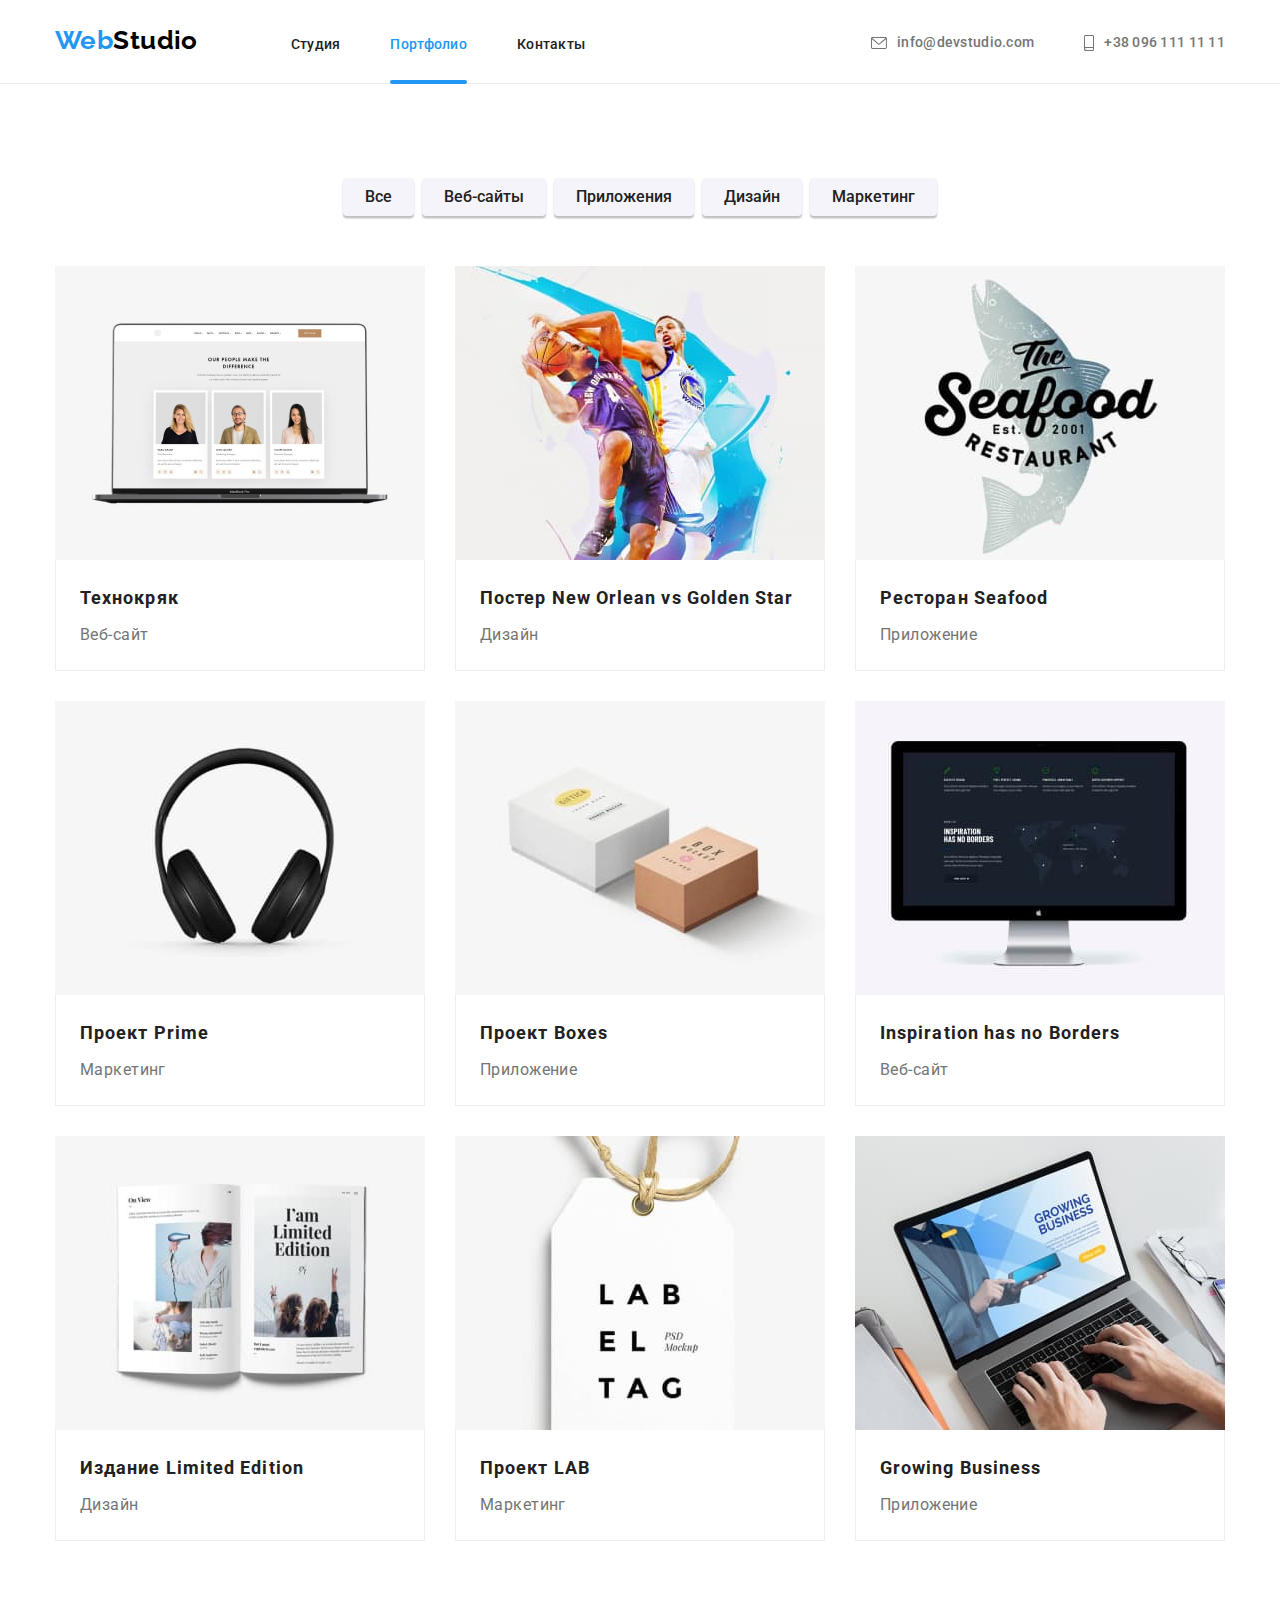
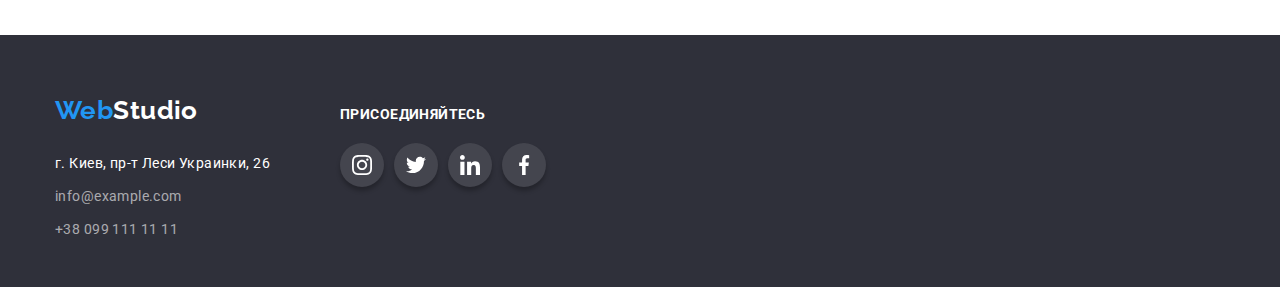
==== portfolio.html @ a3d7b8f5 "add files" ====
<!DOCTYPE html>
<html lang="en">

<head>
    <meta charset="UTF-8">
    <meta http-equiv="X-UA-Compatible" content="IE=edge">
    <meta name="viewport" content="width=device-width, initial-scale=1.0">
    <title>Портфолио</title>

    <!-- Сначала нормализатор -->
    <link rel="stylesheet"
        href="https://cdnjs.cloudflare.com/ajax/libs/modern-normalize/1.0.0/modern-normalize.min.css" />
    <!-- Потом стили -->

    <link rel="preconnect" href="https://fonts.googleapis.com">
    <link rel="preconnect" href="https://fonts.gstatic.com" crossorigin>
    <link
        href="https://fonts.googleapis.com/css2?family=Raleway:wght@700&family=Roboto:wght@400;500;700;900&display=swap"
        rel="stylesheet">
    <link rel="stylesheet" href="./css/styles.css">
</head>

<body class="body-page">
    <header class="head">
<!-- -- -- - -- - -- - -- - -Область навигации - -- - - -- -- - - -- - - - -->
        <div class="container headstyle">
            <nav class="container-nav">
                <a href="./index.html" class="logo"><span class="logostyle">Web</span>Studio</a>
                <ul class="site-nav cont-site">

                    <li class="list-nav"><a href="./index.html" class="link">Студия</a></li>
                    <li class="list-nav"><a href="./portfolio.html" class="link current">Портфолио</a></li>
                    <li class="list-nav"><a href="" class="link">Контакты</a></li>
                </ul>

            </nav>
            <ul class="contacts">
                <li class="contacts-item">
                    <a href="mailto:info@devstudio.com" class="contacts-link">
                        <svg width="16" height="12" class="icon-decoration">
                            <use href="./images/icons.svg#icon-envelope"></use>
                        </svg>
                        info@devstudio.com
                    </a>
                </li>
                <li class="contacts-item">
                    <a href="tel:+380961111111" class="contacts-link">
                        <svg width="10" height="16" class="icon-decoration">
                            <use href="./images/icons.svg#icon-smartphone"></use>
                        </svg>
                        +38 096 111 11 11
                    </a>

                </li>
            </ul>
        </div>
    </header>
    <main>

        <section class="prime">
            <div class="container content">
    <!-- --      --- ----  --- --- --- --- -- --- --- -- Фильтр--- --- -- ----->
                <h2 class="hidden-title">Фильтр</h2>
                
                    <ul class="filter">
                        <li class="item-btn"><button type="button" class="btn primary">Все</button></li>
                        <li class="item-btn"><button type="button" class="btn second">Веб-сайты</button></li>
                        <li class="item-btn"><button type="button" class="btn second">Приложения</button></li>
                        <li class="item-btn"><button type="button" class="btn second">Дизайн</button></li>
                        <li class="item-btn"><button type="button" class="btn second">Маркетинг</button></li>
                    </ul>
                
    <!-- --- --- --- -- -- ---- --- -- --- -- --- - Список работ -- -- -- -- -- - -->
                <h2 class="hidden-title">Список работ</h2>

                <ul class="work-list">
                    <li class="list-item">
                        <a href="" class="list-item-link">
                            <div class="pop-up-window">
                                <img src="./images/p_img1.jpg" alt="Техно кряка" class="image" width="370">
                                <p class="pop-up-text">
                                    Технокряк это современная площадка распространения коронавируса. Компании используют эту платформу для цифрового
                                    шпионажа и атак на защищённые сервера конкурентов.
                                </p>
                            </div>
                            <div class="description-card">
                                <h3 class="item-title">Технокряк</h3>
                                <p class="item">Веб-сайт</p>
                            </div>
                        </a>
                    </li>
                
                    <li class="list-item">
                        <a href="" class="list-item-link">
                            <div class="pop-up-window">
                                <img src="./images/p_img2.jpg" alt="Постер баскетбол" class="image" width="370">
                                <p class="pop-up-text">
                                    Технокряк это современная площадка распространения коронавируса. Компании используют эту платформу для цифрового
                                    шпионажа и атак на защищённые сервера конкурентов.
                                </p>
                            </div>
                            <div class="description-card">
                                <h3 class="item-title">Постер New Orlean vs Golden Star</h3>
                                <p class="item">Дизайн</p>
                            </div>
                
                        </a>
                    </li>
                
                    <li class="list-item">
                        <a href="" class="list-item-link">
                            <div class="pop-up-window">
                                <img src="./images/p_img3.jpg" alt="Ресторанчик" class="image" width="370">
                                <p class="pop-up-text">
                                    Технокряк это современная площадка распространения коронавируса. Компании используют эту платформу для цифрового
                                    шпионажа и атак на защищённые сервера конкурентов.
                                </p>
                            </div>
                            <div class="description-card">
                                <h3 class="item-title">Ресторан Seafood</h3>
                                <p class="item">Приложение</p>
                            </div>
                
                        </a>
                    </li>
                
                    <li class="list-item">
                        <a href="" class="list-item-link">
                            <div class="pop-up-window">
                                <img src="./images/p_img4.jpg" alt="Наушнички" class="image" width="370">
                                <p class="pop-up-text">
                                    Технокряк это современная площадка распространения коронавируса. Компании используют эту платформу для цифрового
                                    шпионажа и атак на защищённые сервера конкурентов.
                                </p>
                            </div>
                            <div class="description-card">
                                <h3 class="item-title">Проект Prime</h3>
                                <p class="item">Маркетинг</p>
                            </div>
                
                        </a>
                    </li>
                
                    <li class="list-item">
                        <a href="" class="list-item-link">
                            <div class="pop-up-window">
                                <img src="./images/p_img5.jpg" alt="Какие то коробки" class="image" width="370">
                                <p class="pop-up-text">
                                    Технокряк это современная площадка распространения коронавируса. Компании используют эту платформу для цифрового
                                    шпионажа и атак на защищённые сервера конкурентов.
                                </p>
                            </div>
                            <div class="description-card">
                                <h3 class="item-title">Проект Boxes</h3>
                                <p class="item">Приложение</p>
                            </div>
                
                        </a>
                    </li>
                
                    <li class="list-item">
                        <a href="" class="list-item-link">
                            <div class="pop-up-window">
                            <img src="./images/p_img6.jpg" alt="Мониторчик" class="image" width="370">
                                <p class="pop-up-text">
                                    Технокряк это современная площадка распространения коронавируса. Компании используют эту платформу для цифрового
                                    шпионажа и атак на защищённые сервера конкурентов.
                                </p>
                            </div>
                            <div class="description-card">
                                <h3 class="item-title">Inspiration has no Borders</h3>
                                <p class="item">Веб-сайт</p>
                            </div>
                
                        </a>
                    </li>
                
                    <li class="list-item">
                        <a href="" class="list-item-link">
                            <div class="pop-up-window">
                                <img src="./images/p_img7.jpg" alt="Журнальчик" class="image" width="370">
                                <p class="pop-up-text">
                                    Технокряк это современная площадка распространения коронавируса. Компании используют эту платформу для цифрового
                                    шпионажа и атак на защищённые сервера конкурентов.
                                </p>
                            </div>
                            <div class="description-card">
                                <h3 class="item-title">Издание Limited Edition</h3>
                                <p class="item">Дизайн</p>
                            </div>
                
                        </a>
                    </li>
                
                    <li class="list-item">
                        <a href="" class="list-item-link">
                            <div class="pop-up-window">
                                <img src="./images/p_img8.jpg" alt="Етикетка" class="image" width="370">
                                <p class="pop-up-text">
                                    Технокряк это современная площадка распространения коронавируса. Компании используют эту платформу для цифрового
                                    шпионажа и атак на защищённые сервера конкурентов.
                                </p>
                            </div>
                            <div class="description-card">
                                <h3 class="item-title">Проект LAB</h3>
                                <p class="item">Маркетинг</p>
                            </div>
                
                        </a>
                    </li>
                
                    <li class="list-item">
                        <a href="" class="list-item-link">
                            <div class="pop-up-window">
                                <img src="./images/p_img9.jpg" alt="Ноутбук" class="image" width="370">
                                <p class="pop-up-text">
                                    Технокряк это современная площадка распространения коронавируса. Компании используют эту платформу для цифрового
                                    шпионажа и атак на защищённые сервера конкурентов.
                                </p>
                            </div>
                            <div class="description-card">
                                <h3 class="item-title">Growing Business</h3>
                                <p class="item">Приложение</p>
                            </div>
                
                        </a>
                    </li>
                
                </ul>
            </div>
        </section>
    </main>
    <!--  -- - --  -- - -- - -- - -  - - - - -- --  FOOTER - -- - -- - - -- - - - - - --  -->
    <footer class="footer-section">
        <div class="container basement">
            <div class="logo-address">
                <a href="./index.html" class="foot-logo"><span class="footstyle">Web</span>Studio</a>
                <address class="address-text ident">г. Киев, пр-т Леси Украинки, 26
                    <ul class="list-ident">
                        <li class="ident"><a href="mailto:info@example.com" class="foot-link">info@example.com</a>
                        </li>
                        <li class="ident"><a href="tel:+380991111111" class="foot-link">+38 099 111 11 11</a></li>
                    </ul>
                </address>
            </div>
            <div class="social-link-list">
                <h2 class="social-link-head">ПРИСОЕДИНЯЙТЕСЬ</h2>
                <ul class="footer-social-list">
                    <li class="foot-social-item">
                        <a href="" class="instagram icon-link-footer">
                            <svg width="20" height="20" class="social-link-icon">
                                <use href="./images/icons.svg#icon-instagram"></use>
                            </svg>
                        </a>
                    </li>
                    <li class="foot-social-item">
                        <a href="" class="twitter icon-link-footer">
                            <svg width="20" height="20" class="social-link-icon">
                                <use href="./images/icons.svg#icon-twitter"></use>
                            </svg>
                        </a>
                    </li>
                    <li class="foot-social-item">
                        <a href="" class="linkedin icon-link-footer">
                            <svg width="20" height="20" class="social-link-icon">
                                <use href="./images/icons.svg#icon-linkedin"></use>
                            </svg>
                        </a>
                    </li>
                    <li class="foot-social-item">
                        <a href="" class="facebook icon-link-footer">
                            <svg width="20" height="20" class="social-link-icon">
                                <use href="./images/icons.svg#icon-facebook"></use>
                            </svg>
                        </a>
                    </li>
                </ul>
            </div>
    
    
        </div>
    </footer>
</body>

</html>
---- css/styles.css ----
/* боди #FFFFFF */
/* цвет основного текста #757575 */
/* цвет фона приветствия и футер #2F303A */
/* хедер #FFFFFF */
/* цвет  заголовков #212121 */
/* logo #2196F3  #000000 */
/* акцент #2196F3 */
/* почта и телефон rgba(255, 255, 255, 0.6) */
/* адрес и приветствие #FFFFFF */
/* команда фон #F5F4FA */
/* ___________________________ */
*,
*::before,
*::after {
  box-sizing: border-box;
}

h1,
h2,
h3,
h4,
h5,
h6,
p,
ul {
  margin: 0px;
  padding: 0px;
  /* list-style: none; */
}
ul {
  list-style: none;
}

.image {
  display: block;
}

:root {
  --primary-text-color: #757575;
  --title-text-color: #212121;
  --accent-color: #2196f3;
  --primary-bg-color: #ffffff;
  --head-foot-bgcolor: #2f303a;
  --btn-prime-color: #ffffff;
  --btn-second-color: #f5f4fa;
  --greeting-words-color: #ffffff;
  --icons-color: #afb1b8;
  --footer-icons: #ffffff;
}

body {
  background-color: var(--primary-bg-color);
  color: var(--primary-text-color);

  font-family: Roboto;
  font-weight: 400;
  letter-spacing: 0.03em;
  font-size: 14px;
  line-height: 1.71;

  /* max-width: 1600px; */
  margin: 0 auto;
}

a {
  text-decoration: none;
}

/* h3 {
  font-weight: 700;
  font-size: 14px;
} */

/* = = == = = == = == == header= = = == = == = = == = = */
.head {
  border-bottom: 1px solid #ececec;
}
.container {
  width: 1200px;
  margin: 0px auto;
  padding-left: 15px;
  padding-right: 15px;
}

.container.headstyle {
  display: flex;
  justify-content: space-between;
  align-items: center;
  align-items: baseline;
}
.container-nav {
  display: flex;
  justify-content: space-between;
  align-items: baseline;
}
.cont-site {
  display: flex;
  align-items: baseline;
}

.list-nav + .list-nav {
  margin-left: 50px;
}

/* = = = = == = = = == == логотип = = = == = == = = = = =*/
.logo {
  color: #000000;

  font-family: Raleway, sans-serif;
  font-weight: 700;
  font-size: 26px;
  line-height: 1.19;
  text-align: center;
  padding-top: 25px;
  padding-bottom: 25px;
  margin-right: 93px;

  transition: color 250ms cubic-bezier(0.4, 0, 0.2, 1);
}
.logo:focus,
.logo:hover {
  color: var(--accent-color);
}
.logostyle {
  color: var(--accent-color);
}
/* .logostyle:hover,
.logostyle:focus {
  color: #000000;
} */
/* = = = = == = == = = = == = навигация= = = == = = ==  */
.site-nav .link {
  color: var(--title-text-color);

  font-weight: 500;
  font-size: 14px;
  line-height: 1.14;
  letter-spacing: 0.02em;

  padding-top: 32px;
  padding-bottom: 32px;

  transition: color 250ms cubic-bezier(0.4, 0, 0.2, 1);
}
.site-nav .link:hover,
.site-nav .link:focus {
  color: var(--accent-color);
}
.link.current {
  position: relative;
  color: var(--accent-color);
}
.link.current::after {
  position: absolute;
  bottom: 0;
  left: 0;

  content: '';
  width: 100%;
  height: 4px;
  border-radius: 2px;

  background-color: var(--accent-color);
}
/* = = == = = == = = == контакты = = = = = = == = = = =*/
.contacts {
  display: flex;
  margin-left: auto;
}
.contacts-link {
  color: var(--primary-text-color);

  font-weight: 500;
  /* font-size: 14px; */
  line-height: 1.14;
  letter-spacing: 0.02em;

  padding-top: 32px;
  padding-bottom: 32px;
  display: flex;
  align-items: center;

  transition: color 250ms cubic-bezier(0.4, 0, 0.2, 1), fill 250ms cubic-bezier(0.4, 0, 0.2, 1);
}
.contacts-item + .contacts-item {
  margin-left: 50px;
}
.contacts-item {
  /* display: flex;
  align-items: center; */
  fill: var(--primary-text-color);
}
.icon-decoration {
  margin-right: 10px;
}
.contacts-link:focus,
.contacts-link:hover {
  color: var(--accent-color);
  fill: var(--accent-color);
}

/* = == = = == == = == = = = == = = == = = == = = == = = == = = == = = */
/* == = == =  = == = = == = = == Приветствие  == == == = == == = = */
.greeting {
  background-color: var(--head-foot-bgcolor);
  background-image: linear-gradient(to left, rgba(47, 48, 58, 0.4), rgba(47, 48, 58, 0.4)),
    url('../images/overlay-background.jpg');

    max-width: 1600px;
  text-align: center;
  padding: 200px 0;
  margin: 0 auto;
}
.greet-box.container {
  color: var(--btn-prime-color);
  display: inline-block;
  text-align: center;
}
.greeting-title {
  color: var(--greeting-words-color);

  font-weight: 900;
  font-size: 44px;
  line-height: 1.36;

  letter-spacing: 0.06em;
  text-transform: uppercase;
  width: 696px;
  margin-left: auto;
  margin-right: auto;
}
.primary.button {
  color: var(--btn-prime-color);
  background-color: var(--accent-color);

  font-family: inherit;
  font-weight: 700;
  font-size: 16px;
  line-height: 1.88;
  letter-spacing: 0.06em;

  margin-top: 30px;

  padding: 10px 32px;
  min-width: 200px;
  border: 1px solid transparent;
  border-radius: 4px;
  box-shadow: 0px 4px 4px rgba(0, 0, 0, 0.15);

  transition: background-color 250ms cubic-bezier(0.4, 0, 0.2, 1);
}
.primary.button:hover,
.primary.button:focus {
  background-color: #188CE8;
}
/* = = == = = = == = = =Список преимуществ = = = = == = == */
.features {
  padding-bottom: 47px;
  padding-top: 95px;
}
.features-item {
  width: 270px;
}
.features-title {
  color: var(--title-text-color);

  font-weight: 700;
  font-size: 14px;
  line-height: 1.14;
  margin-bottom: 10px;
  text-transform: uppercase;
}
.features-list {
  display: flex;
  /* align-items: baseline; */
}
.features-item + .features-item {
  margin-left: 30px;
}
.features-icons {
  display: flex;
  align-items: center;
  justify-content: center;
  height: 120px;
  margin-bottom: 30px;

  background-color: #f5f4fa;
}
.features-icon-decoration {
  margin: 0;
}
/*  - - -- - - - -- - -- - - - чем заняты  - -- - - - - - - - --- */
.work {
  padding-bottom: 94px;
  padding-top: 47px;
}
.examples-work-title {
  color: var(--title-text-color);

  font-weight: 700;
  font-size: 36px;
  line-height: 1.16;
  text-align: center;
  text-transform: uppercase;
}
.examples-list {
  display: flex;
  margin-top: 50px;
}
.examples-item {
  position: relative;
  width: 370px;
}
.examples-item + .examples-item {
  margin-left: 30px;
}
.examples-description {
  position: absolute;
  bottom: 0;
  left: 0;
  /* font-family: Roboto;
  font-style: normal; */
  font-weight: 700;
  font-size: 14px;
  line-height: 1.14;
  text-align: center;
  text-transform: uppercase;
  /* letter-spacing: 0.03em; */
  width: 100%;
  height: 70px;
  padding: 27px 0;

  color: #ffffff;
  background-color: rgba(47, 48, 58, 0.8);
}
/* = == == = = =Команда молодости нашей = = == = = == = = =*/
.team-list {
  padding-top: 94px;
  padding-bottom: 94px;
  background-color: #f5f4fa;
}

.profile .name {
  color: var(--title-text-color);

  font-weight: 500;
  font-size: 16px;
  line-height: 1.19;
}
.profile .profession {
  font-size: 16px;
  line-height: 1.19;
}
.profile .profile-description {
  padding-top: 30px;
  padding-bottom: 30px;
  text-align: center;
}

.team-title {
  color: var(--title-text-color);
  font-weight: 700;
  font-size: 36px;
  line-height: 1.16;
  text-align: center;
  
}
.profile {
  display: flex;
  margin-top: 50px;
}
.team-item + .team-item {
  margin-left: 30px;
}
.team-item {
  background-color: #ffffff;

  width: 270px;
  text-align: center;
  box-shadow: 0px 1px 3px rgba(0, 0, 0, 0.12), 0px 1px 1px rgba(0, 0, 0, 0.14),
    0px 2px 1px rgba(0, 0, 0, 0.2);
  border-radius: 0px 0px 4px 4px;
}
.profession {
  margin-top: 10px;
}
.social-network {
  display: flex;
  justify-content: center;
  margin-top: 16px;
}
.icon-link {
  display: inline-flex;
  width: 44px;
  height: 44px;
  fill: var(--icons-color);

  border: 1px solid transparent;
  border-radius: 50%;
  /* box-shadow: 0px 4px 4px rgba(0, 0, 0, 0.25); */

  overflow: hidden;
  align-items: center;
  justify-content: center;

  transition: background-color 250ms cubic-bezier(0.4, 0, 0.2, 1),
    fill 250ms cubic-bezier(0.4, 0, 0.2, 1);
}
.icon-link-item + .icon-link-item {
  margin-left: 10px;
}
.icon-link:hover,
.icon-link:focus {
  background-color: var(--accent-color);
  fill: var(--btn-prime-color);
}

/* .social-link-icon:hover,
.social-link-icon:focus {
  fill: var(--btn-prime-color);
} */

/* --- -- --  -- -- - - -- - -- - - - -- - - -- - - - - */
/*-- - -- -- - -- - наши клиенты- -- -- -- - -- - -- */
.clients {
  padding-top: 94px;
  padding-bottom: 94px;
}
.clients-group {
  display: block;
  width: 1200px;
  padding-left: 15px;
  padding-right: 15px;
  margin-left: auto;
  margin-right: auto;
}
.clients-title {
  color: var(--title-text-color);

  font-weight: 700;
  font-size: 36px;
  line-height: 1.16;
  text-align: center;
  /* letter-spacing: 0.03em; */
}
.clients-list {
  display: flex;
  flex-wrap: wrap;
  margin-top: 50px;
}
.clients .clients-item {
  width: 170px;
  height: 92px;
  display: flex;
}
.clients-item + .clients-item {
  margin-left: 30px;
}
.clients-link {
  display: flex;
  width: inherit;
  align-items: center;
  justify-content: center;

  fill: var(--icons-color);
  border: 1px solid var(--icons-color);
  border-radius: 4px;

  transition: border 250ms cubic-bezier(0.4, 0, 0.2, 1), 
  fill 250ms cubic-bezier(0.4, 0, 0.2, 1);
}
.clients-link:focus,
.clients-link:hover {
  fill: var(--accent-color);
  border: 1px solid var(--accent-color);
}
.clients-link-icon {
  width: 106px;
  height: 60px;
}

/* - -- -- - ---- - - -- - Футер - - -- -- -- -- */


.basement {
  display: flex;
  align-items: baseline;
}
}
.logo-address {
  display: flex;
  flex-direction: column;
}

.footer-section {
  background-color: var(--head-foot-bgcolor);
  /* padding-top: 60px;
  padding-bottom: 60px; */
}
.foot-logo {
  color: #ffffff;

  font-family: Raleway;
  font-weight: 700;
  font-size: 26px;
  line-height: 1, 19;
}
.footstyle {
  color: #2196f3;
}
.address-text {
  color: #ffffff;

  font-style: normal;
  font-weight: 400;
  line-height: 1.71;

  display: flex;
  flex-direction: column;
  margin-top: 20px;
}
.list-ident {
  margin-top: 9px;
}
.ident + .ident {
  margin-top: 9px;
}
.address-text.ident {
  margin-top: 20px;
}
.footer-section .foot-link {
  color: rgba(255, 255, 255, 0.6);
  margin-top: 9px;
  line-height: 1.71;

  transition: color 250ms cubic-bezier(0.4, 0, 0.2, 1);
}
.footer-section .foot-link:hover,
.footer-section .foot-link:focus {
  color: var(--accent-color);
}
.social-link-list {
  margin-left: 70px;
  margin-bottom: 100px;
  margin-top: 72px;
}
.social-link-head {
  color: #ffffff;
  font-weight: 700;
  font-size: 14px;
  line-height: 1.14;

  text-transform: uppercase;
}
.icon-link-footer {
  display: inline-flex;
  width: 44px;
  height: 44px;

  fill: var(--footer-icons);
  background-color: rgba(255, 255, 255, 0.1);

  border: 1px solid transparent;
  border-radius: 50%;
  box-shadow: 0px 4px 4px rgba(0, 0, 0, 0.25);

  overflow: hidden;
  align-items: center;
  justify-content: center;

  transition: background-color 250ms cubic-bezier(0.4, 0, 0.2, 1);
}
.footer-social-list {
  display: flex;
  margin-top: 20px;
}
.foot-social-item + .foot-social-item {
  margin-left: 10px;
}

.icon-link-footer:hover,
.icon-link-footer:focus {
  background-color: var(--accent-color);
}
/* - -- - - -- - -- -- - -Страница портфолио - - -- -- -- - -*/
/*- -- - -- - --  контент main - - ---- -- -- - -- - -- -- -- */
.prime {
  
  padding: 94px 0;
}

.filter .btn.primary {
  color: var(--title-text-color);

  font-family: inherit;
  font-weight: 500;
  font-size: 16px;
  line-height: 1.62;
  padding: 6px 22px;
  margin: 0;

  transition: color 250ms cubic-bezier(0.4, 0, 0.2, 1),
    background-color 250ms cubic-bezier(0.4, 0, 0.2, 1);
}
.filter .btn.second {
  color: var(--title-text-color);
  padding: 6px 22px;
  margin: 0;
  font-weight: 500;
  font-size: 16px;
  line-height: 1.62;

  transition: color 250ms cubic-bezier(0.4, 0, 0.2, 1),
    background-color 250ms cubic-bezier(0.4, 0, 0.2, 1);
}
.filter .btn.primary:hover,
.filter .btn.primary:focus {
  color: var(--btn-prime-color);
  background-color: var(--accent-color);
}
.filter .btn.second:hover,
.filter .btn.second:focus {
  color: var(--btn-prime-color);
  background-color: var(--accent-color);
}
/* ---- ---- --- --- Список работ -- - -- -- --  */
.work-list .item-title {
  color: var(--title-text-color);

  font-weight: 700;
  font-size: 18px;
  line-height: 2;
  letter-spacing: 0.06em;
}
.work-list .item {
  color: var(--primary-text-color);

  font-size: 16px;
  line-height: 1.87;
}

.filter {
  display: flex;
  justify-content: center;
  margin-bottom: 50px;
}
.item-btn + .item-btn {
  margin-left: 8px;
}
.btn {
  background-color: #f5f4fa;
  border: 1px transparent;

  box-shadow: 0px 3px 1px rgba(0, 0, 0, 0.1), 0px 1px 2px rgba(0, 0, 0, 0.08),
    0px 2px 2px rgba(0, 0, 0, 0.12);
  border-radius: 4px;
}
.work-list {
  display: flex;
  flex-wrap: wrap;
}
.list-item {
  flex-basis: calc((100% - 90px) / 3);
  display: flex;
}
.list-item:not(:nth-child(3n)) {
  margin-right: 30px;
}
.list-item:not(:nth-last-child(-n + 3)) {
  margin-bottom: 30px;
}
.list-item-link {
  transition: box-shadow 250ms cubic-bezier(0.4, 0, 0.2, 1);
}
.list-item-link:focus,
.list-item-link:hover {
  box-shadow: 0px 1px 1px rgba(0, 0, 0, 0.12), 0px 4px 4px rgba(0, 0, 0, 0.06),
    1px 4px 6px rgba(0, 0, 0, 0.16);
}
.description-card {
  padding: 20px 24px;
  border: 1px solid #eeeeee;
  border-top: 0px;
}
.item-title {
  margin-bottom: 4px;
}
.pop-up-window {
  position: relative;

  overflow: hidden;
}

.pop-up-text {
  position: absolute;
  top: 0;
  left: 0;
  transform: translate(0, 100%);

  font-size: 18px;
  line-height: 1.56;
  padding: 63px 24px;

  text-align: center;
  width: 100%;
  height: 100%;
  background-color: rgba(33, 150, 243, 0.9);

  transition: transform 250ms cubic-bezier(0.4, 0, 0.2, 1);
}

.list-item-link:focus .pop-up-text,
.list-item-link:hover .pop-up-text {
  transform: translate(0);
  color: #ffffff;
}

/*--- -- - -- --- -- - скрываем заголовки -- -- -- -*/
.hidden-title {
  position: absolute;
  width: 1px;
  height: 1px;
  margin: -1px;
  border: 0;
  padding: 0;

  white-space: nowrap;
  clip-path: inset(100%);
  clip: rect(0 0 0 0);
  overflow: hidden;
}
/* - - -- -- - - -- -- MODAL WINDOW- - - - -- - - - -- - - */
.backdrop {
  position: fixed;
  top: 0;
  left: 0;
  width: 100%;
  height: 100%;
  background: rgba(0, 0, 0, 0.2);
  opacity: 1;
  pointer-events: none;
  transition: opacity 250ms cubic-bezier(0.4, 0, 0.2, 1);
}
.backdrop.is-hidden {
  opacity: 0;
  pointer-events: none;
}
.modal {
  background: #ffffff;
  box-shadow: 0px 1px 3px rgba(0, 0, 0, 0.12), 0px 1px 1px rgba(0, 0, 0, 0.14),
    0px 2px 1px rgba(0, 0, 0, 0.2);
  border-radius: 4px;

  width: 528px;
  height: 581px;

  position: absolute;
  top: 50%;
  left: 50%;

  transform: translate(-50%, -50%);
}

.btn-close {
  width: 30px;
  height: 30px;
  position: absolute;
  top: 8px;
  right: 8px;

  display: flex;
  background-color: inherit;

  border: 1px solid rgba(0, 0, 0, 0.1);
  border-radius: 50%;
}
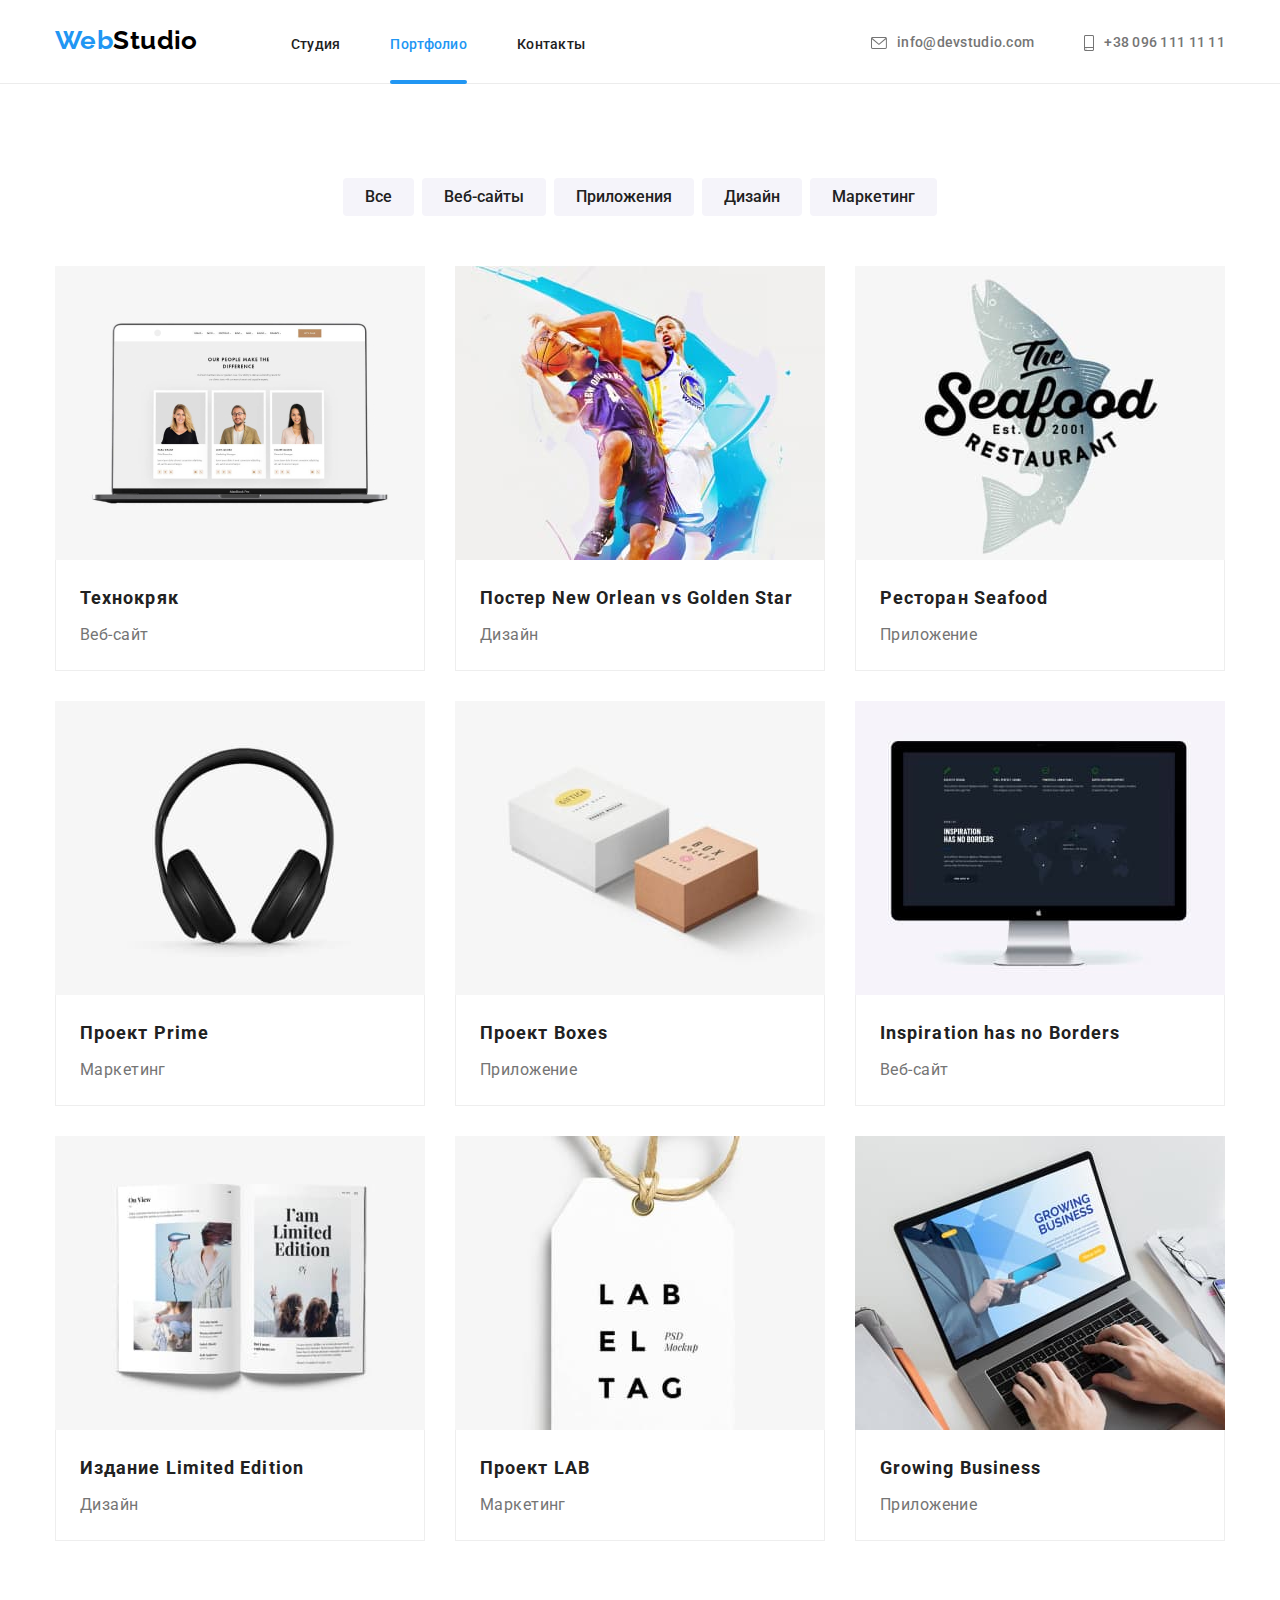
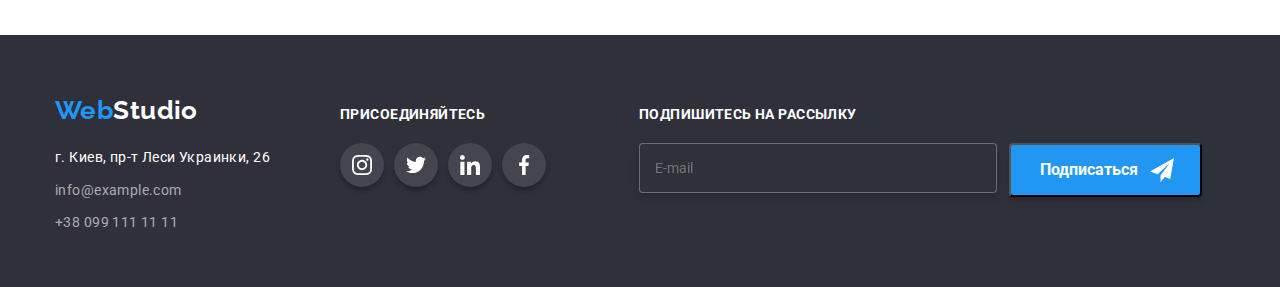
==== commit 2ce45166: "Update portfolio.html" ====
--- a/portfolio.html
+++ b/portfolio.html
@@ -22,7 +22,7 @@
 
 <body class="body-page">
     <header class="head">
-<!-- -- -- - -- - -- - -- - -Область навигации - -- - - -- -- - - -- - - - -->
+        <!-- -- -- - -- - -- - -- - -Область навигации - -- - - -- -- - - -- - - - -->
         <div class="container headstyle">
             <nav class="container-nav">
                 <a href="./index.html" class="logo"><span class="logostyle">Web</span>Studio</a>
@@ -59,18 +59,18 @@
 
         <section class="prime">
             <div class="container content">
-    <!-- --      --- ----  --- --- --- --- -- --- --- -- Фильтр--- --- -- ----->
+                <!-- --      --- ----  --- --- --- --- -- --- --- -- Фильтр--- --- -- ----->
                 <h2 class="hidden-title">Фильтр</h2>
-                
-                    <ul class="filter">
-                        <li class="item-btn"><button type="button" class="btn primary">Все</button></li>
-                        <li class="item-btn"><button type="button" class="btn second">Веб-сайты</button></li>
-                        <li class="item-btn"><button type="button" class="btn second">Приложения</button></li>
-                        <li class="item-btn"><button type="button" class="btn second">Дизайн</button></li>
-                        <li class="item-btn"><button type="button" class="btn second">Маркетинг</button></li>
-                    </ul>
-                
-    <!-- --- --- --- -- -- ---- --- -- --- -- --- - Список работ -- -- -- -- -- - -->
+
+                <ul class="filter">
+                    <li class="item-btn"><button type="button" class="btn primary">Все</button></li>
+                    <li class="item-btn"><button type="button" class="btn second">Веб-сайты</button></li>
+                    <li class="item-btn"><button type="button" class="btn second">Приложения</button></li>
+                    <li class="item-btn"><button type="button" class="btn second">Дизайн</button></li>
+                    <li class="item-btn"><button type="button" class="btn second">Маркетинг</button></li>
+                </ul>
+
+                <!-- --- --- --- -- -- ---- --- -- --- -- --- - Список работ -- -- -- -- -- - -->
                 <h2 class="hidden-title">Список работ</h2>
 
                 <ul class="work-list">
@@ -79,7 +79,8 @@
                             <div class="pop-up-window">
                                 <img src="./images/p_img1.jpg" alt="Техно кряка" class="image" width="370">
                                 <p class="pop-up-text">
-                                    Технокряк это современная площадка распространения коронавируса. Компании используют эту платформу для цифрового
+                                    Технокряк это современная площадка распространения коронавируса. Компании используют
+                                    эту платформу для цифрового
                                     шпионажа и атак на защищённые сервера конкурентов.
                                 </p>
                             </div>
@@ -89,13 +90,14 @@
                             </div>
                         </a>
                     </li>
-                
+
                     <li class="list-item">
                         <a href="" class="list-item-link">
                             <div class="pop-up-window">
                                 <img src="./images/p_img2.jpg" alt="Постер баскетбол" class="image" width="370">
                                 <p class="pop-up-text">
-                                    Технокряк это современная площадка распространения коронавируса. Компании используют эту платформу для цифрового
+                                    Технокряк это современная площадка распространения коронавируса. Компании используют
+                                    эту платформу для цифрового
                                     шпионажа и атак на защищённые сервера конкурентов.
                                 </p>
                             </div>
@@ -103,16 +105,17 @@
                                 <h3 class="item-title">Постер New Orlean vs Golden Star</h3>
                                 <p class="item">Дизайн</p>
                             </div>
-                
-                        </a>
-                    </li>
-                
+
+                        </a>
+                    </li>
+
                     <li class="list-item">
                         <a href="" class="list-item-link">
                             <div class="pop-up-window">
                                 <img src="./images/p_img3.jpg" alt="Ресторанчик" class="image" width="370">
                                 <p class="pop-up-text">
-                                    Технокряк это современная площадка распространения коронавируса. Компании используют эту платформу для цифрового
+                                    Технокряк это современная площадка распространения коронавируса. Компании используют
+                                    эту платформу для цифрового
                                     шпионажа и атак на защищённые сервера конкурентов.
                                 </p>
                             </div>
@@ -120,16 +123,17 @@
                                 <h3 class="item-title">Ресторан Seafood</h3>
                                 <p class="item">Приложение</p>
                             </div>
-                
-                        </a>
-                    </li>
-                
+
+                        </a>
+                    </li>
+
                     <li class="list-item">
                         <a href="" class="list-item-link">
                             <div class="pop-up-window">
                                 <img src="./images/p_img4.jpg" alt="Наушнички" class="image" width="370">
                                 <p class="pop-up-text">
-                                    Технокряк это современная площадка распространения коронавируса. Компании используют эту платформу для цифрового
+                                    Технокряк это современная площадка распространения коронавируса. Компании используют
+                                    эту платформу для цифрового
                                     шпионажа и атак на защищённые сервера конкурентов.
                                 </p>
                             </div>
@@ -137,16 +141,17 @@
                                 <h3 class="item-title">Проект Prime</h3>
                                 <p class="item">Маркетинг</p>
                             </div>
-                
-                        </a>
-                    </li>
-                
+
+                        </a>
+                    </li>
+
                     <li class="list-item">
                         <a href="" class="list-item-link">
                             <div class="pop-up-window">
                                 <img src="./images/p_img5.jpg" alt="Какие то коробки" class="image" width="370">
                                 <p class="pop-up-text">
-                                    Технокряк это современная площадка распространения коронавируса. Компании используют эту платформу для цифрового
+                                    Технокряк это современная площадка распространения коронавируса. Компании используют
+                                    эту платформу для цифрового
                                     шпионажа и атак на защищённые сервера конкурентов.
                                 </p>
                             </div>
@@ -154,16 +159,17 @@
                                 <h3 class="item-title">Проект Boxes</h3>
                                 <p class="item">Приложение</p>
                             </div>
-                
-                        </a>
-                    </li>
-                
-                    <li class="list-item">
-                        <a href="" class="list-item-link">
-                            <div class="pop-up-window">
-                            <img src="./images/p_img6.jpg" alt="Мониторчик" class="image" width="370">
-                                <p class="pop-up-text">
-                                    Технокряк это современная площадка распространения коронавируса. Компании используют эту платформу для цифрового
+
+                        </a>
+                    </li>
+
+                    <li class="list-item">
+                        <a href="" class="list-item-link">
+                            <div class="pop-up-window">
+                                <img src="./images/p_img6.jpg" alt="Мониторчик" class="image" width="370">
+                                <p class="pop-up-text">
+                                    Технокряк это современная площадка распространения коронавируса. Компании используют
+                                    эту платформу для цифрового
                                     шпионажа и атак на защищённые сервера конкурентов.
                                 </p>
                             </div>
@@ -171,16 +177,17 @@
                                 <h3 class="item-title">Inspiration has no Borders</h3>
                                 <p class="item">Веб-сайт</p>
                             </div>
-                
-                        </a>
-                    </li>
-                
+
+                        </a>
+                    </li>
+
                     <li class="list-item">
                         <a href="" class="list-item-link">
                             <div class="pop-up-window">
                                 <img src="./images/p_img7.jpg" alt="Журнальчик" class="image" width="370">
                                 <p class="pop-up-text">
-                                    Технокряк это современная площадка распространения коронавируса. Компании используют эту платформу для цифрового
+                                    Технокряк это современная площадка распространения коронавируса. Компании используют
+                                    эту платформу для цифрового
                                     шпионажа и атак на защищённые сервера конкурентов.
                                 </p>
                             </div>
@@ -188,16 +195,17 @@
                                 <h3 class="item-title">Издание Limited Edition</h3>
                                 <p class="item">Дизайн</p>
                             </div>
-                
-                        </a>
-                    </li>
-                
+
+                        </a>
+                    </li>
+
                     <li class="list-item">
                         <a href="" class="list-item-link">
                             <div class="pop-up-window">
                                 <img src="./images/p_img8.jpg" alt="Етикетка" class="image" width="370">
                                 <p class="pop-up-text">
-                                    Технокряк это современная площадка распространения коронавируса. Компании используют эту платформу для цифрового
+                                    Технокряк это современная площадка распространения коронавируса. Компании используют
+                                    эту платформу для цифрового
                                     шпионажа и атак на защищённые сервера конкурентов.
                                 </p>
                             </div>
@@ -205,16 +213,17 @@
                                 <h3 class="item-title">Проект LAB</h3>
                                 <p class="item">Маркетинг</p>
                             </div>
-                
-                        </a>
-                    </li>
-                
+
+                        </a>
+                    </li>
+
                     <li class="list-item">
                         <a href="" class="list-item-link">
                             <div class="pop-up-window">
                                 <img src="./images/p_img9.jpg" alt="Ноутбук" class="image" width="370">
                                 <p class="pop-up-text">
-                                    Технокряк это современная площадка распространения коронавируса. Компании используют эту платформу для цифрового
+                                    Технокряк это современная площадка распространения коронавируса. Компании используют
+                                    эту платформу для цифрового
                                     шпионажа и атак на защищённые сервера конкурентов.
                                 </p>
                             </div>
@@ -222,10 +231,10 @@
                                 <h3 class="item-title">Growing Business</h3>
                                 <p class="item">Приложение</p>
                             </div>
-                
-                        </a>
-                    </li>
-                
+
+                        </a>
+                    </li>
+
                 </ul>
             </div>
         </section>
@@ -276,8 +285,21 @@
                     </li>
                 </ul>
             </div>
-    
-    
+            <div class="form-container">
+                <span class="form-container-head">Подпишитесь на рассылку</span>
+                <form class="join-form">
+                    <label for="write-email">
+                    </label>
+                    <input type="email" name="mail-name" id="write-email" class="email-box" placeholder="E-mail">
+                    <div class="button-submit-box">
+                        <button type="submit" class="submit-btn">Подписаться</button>
+                        <svg class="submit-icon-send">
+                            <use href="./images/icons.svg#icon-send"></use>
+                        </svg>
+                    </div>
+                </form>
+            </div>
+
         </div>
     </footer>
 </body>
--- a/css/styles.css
+++ b/css/styles.css
@@ -52,7 +52,7 @@
   background-color: var(--primary-bg-color);
   color: var(--primary-text-color);
 
-  font-family: Roboto;
+  font-family: Roboto, sans-serif;
   font-weight: 400;
   letter-spacing: 0.03em;
   font-size: 14px;
@@ -206,7 +206,7 @@
   background-image: linear-gradient(to left, rgba(47, 48, 58, 0.4), rgba(47, 48, 58, 0.4)),
     url('../images/overlay-background.jpg');
 
-    max-width: 1600px;
+  max-width: 1600px;
   text-align: center;
   padding: 200px 0;
   margin: 0 auto;
@@ -251,7 +251,7 @@
 }
 .primary.button:hover,
 .primary.button:focus {
-  background-color: #188CE8;
+  background-color: #188ce8;
 }
 /* = = == = = = == = = =Список преимуществ = = = = == = == */
 .features {
@@ -363,7 +363,6 @@
   font-size: 36px;
   line-height: 1.16;
   text-align: center;
-  
 }
 .profile {
   display: flex;
@@ -466,8 +465,7 @@
   border: 1px solid var(--icons-color);
   border-radius: 4px;
 
-  transition: border 250ms cubic-bezier(0.4, 0, 0.2, 1), 
-  fill 250ms cubic-bezier(0.4, 0, 0.2, 1);
+  transition: border 250ms cubic-bezier(0.4, 0, 0.2, 1), fill 250ms cubic-bezier(0.4, 0, 0.2, 1);
 }
 .clients-link:focus,
 .clients-link:hover {
@@ -481,12 +479,11 @@
 
 /* - -- -- - ---- - - -- - Футер - - -- -- -- -- */
 
-
 .basement {
   display: flex;
   align-items: baseline;
 }
-}
+
 .logo-address {
   display: flex;
   flex-direction: column;
@@ -503,7 +500,7 @@
   font-family: Raleway;
   font-weight: 700;
   font-size: 26px;
-  line-height: 1, 19;
+  line-height: 1.19;
 }
 .footstyle {
   color: #2196f3;
@@ -585,7 +582,6 @@
 /* - -- - - -- - -- -- - -Страница портфолио - - -- -- -- - -*/
 /*- -- - -- - --  контент main - - ---- -- -- - -- - -- -- -- */
 .prime {
-  
   padding: 94px 0;
 }
 
@@ -600,7 +596,8 @@
   margin: 0;
 
   transition: color 250ms cubic-bezier(0.4, 0, 0.2, 1),
-    background-color 250ms cubic-bezier(0.4, 0, 0.2, 1);
+    background-color 250ms cubic-bezier(0.4, 0, 0.2, 1),
+    box-shadow 250ms cubic-bezier(0.4, 0, 0.2, 1);
 }
 .filter .btn.second {
   color: var(--title-text-color);
@@ -611,17 +608,22 @@
   line-height: 1.62;
 
   transition: color 250ms cubic-bezier(0.4, 0, 0.2, 1),
-    background-color 250ms cubic-bezier(0.4, 0, 0.2, 1);
+    background-color 250ms cubic-bezier(0.4, 0, 0.2, 1),
+    box-shadow 250ms cubic-bezier(0.4, 0, 0.2, 1);
 }
 .filter .btn.primary:hover,
 .filter .btn.primary:focus {
   color: var(--btn-prime-color);
   background-color: var(--accent-color);
+  box-shadow: 0px 3px 1px rgba(0, 0, 0, 0.1), 0px 1px 2px rgba(0, 0, 0, 0.08),
+    0px 2px 2px rgba(0, 0, 0, 0.12);
 }
 .filter .btn.second:hover,
 .filter .btn.second:focus {
   color: var(--btn-prime-color);
   background-color: var(--accent-color);
+  box-shadow: 0px 3px 1px rgba(0, 0, 0, 0.1), 0px 1px 2px rgba(0, 0, 0, 0.08),
+    0px 2px 2px rgba(0, 0, 0, 0.12);
 }
 /* ---- ---- --- --- Список работ -- - -- -- --  */
 .work-list .item-title {
@@ -651,8 +653,6 @@
   background-color: #f5f4fa;
   border: 1px transparent;
 
-  box-shadow: 0px 3px 1px rgba(0, 0, 0, 0.1), 0px 1px 2px rgba(0, 0, 0, 0.08),
-    0px 2px 2px rgba(0, 0, 0, 0.12);
   border-radius: 4px;
 }
 .work-list {
@@ -738,7 +738,7 @@
   height: 100%;
   background: rgba(0, 0, 0, 0.2);
   opacity: 1;
-  pointer-events: none;
+
   transition: opacity 250ms cubic-bezier(0.4, 0, 0.2, 1);
 }
 .backdrop.is-hidden {
@@ -751,8 +751,9 @@
     0px 2px 1px rgba(0, 0, 0, 0.2);
   border-radius: 4px;
 
-  width: 528px;
-  height: 581px;
+  padding: 40px;
+  width: auto;
+  height: auto;
 
   position: absolute;
   top: 50%;
@@ -762,15 +763,258 @@
 }
 
 .btn-close {
+  /* width: 30px;
+  height: 30px; */
+  position: absolute;
+  padding: 0;
+  top: 8px;
+  right: 8px;
+
+  display: flex;
+  align-items: center;
+  background-color: inherit;
+
+  border: 1px solid rgba(0, 0, 0, 0.1);
+  border-radius: 50%;
+}
+.btn-close-icon {
   width: 30px;
   height: 30px;
+}
+.btn-close-icon:hover {
+  fill: var(--accent-color);
+}
+.modal-form {
+  display: flex;
+  flex-direction: column;
+}
+.modal-head-title {
+  display: block;
+
+  margin-bottom: 12px;
+
+  font-weight: 700;
+  font-size: 20px;
+  line-height: 1.15;
+  text-align: center;
+  letter-spacing: 0.03em;
+
+  color: var(--title-text-color);
+}
+.modal-field + .modal-field {
+  margin-top: 10px;
+}
+.modal-field:nth-child(4) {
+  margin-bottom: 30px;
+  /* height: 138px; */
+}
+.modal-text {
+  margin-bottom: 4px;
+  display: block;
+
+  font-weight: 400;
+  font-size: 12px;
+  line-height: 1.16;
+
+  letter-spacing: 0.01em;
+}
+.modal-form-field {
+  display: flex;
+  position: relative;
+}
+.modal-input {
+  width: 100%;
+  height: 40px;
+  padding-left: 40px;
+
+  border: 1px solid rgba(33, 33, 33, 0.2);
+  border-radius: 4px;
+}
+.input-icon {
+  width: 18px;
+  height: 18px;
+
   position: absolute;
-  top: 8px;
-  right: 8px;
-
-  display: flex;
-  background-color: inherit;
-
-  border: 1px solid rgba(0, 0, 0, 0.1);
-  border-radius: 50%;
-}
+  top: 50%;
+  left: 13px;
+  transform: translate(0, -50%);
+}
+.modal-input:not(:placeholder-shown),
+.modal-input:focus {
+  border: 1px solid var(--accent-color);
+}
+.modal-input:focus + .input-icon {
+  fill: var(--accent-color);
+}
+.modal-textarea {
+  width: 100%;
+  height: 100px;
+  padding: 16px 12px;
+
+  border: 1px solid rgba(33, 33, 33, 0.2);
+  border-radius: 4px;
+  resize: none;
+}
+.modal-textarea:focus {
+  border: 1px solid var(--accent-color);
+}
+
+.check-mark {
+  position: relative;
+  display: flex;
+  justify-content: center;
+  width: 100%;
+}
+
+.visually-hidden {
+  position: absolute;
+
+  width: 1px;
+  height: 1px;
+  margin: -1px;
+  border: 0;
+  padding: 0;
+
+  white-space: nowrap;
+  clip-path: inset(100%);
+  clip: rect(0 0 0 0);
+  overflow: hidden;
+  /* opacity: 0; */
+}
+.modal-field-license {
+  display: flex;
+  align-items: center;
+
+  margin-bottom: 30px;
+}
+.input-icon-check {
+  position: absolute;
+  top: 50%;
+  left: 0;
+
+  fill: #ffffff;
+
+  width: 16px;
+  height: 15px;
+  transform: translate(0, -50%);
+
+  border: 1px solid rgba(33, 33, 33, 1);
+}
+.input-check:checked + .check-text .input-icon-check {
+  background-color: var(--accent-color);
+
+  border: 1px solid var(--accent-color);
+}
+.policy-head {
+  text-align: center;
+  margin-left: 7px;
+  font-weight: 400;
+  font-size: 14px;
+  line-height: 1.5;
+  letter-spacing: 0.03em;
+}
+.policy-agreement {
+  color: var(--accent-color);
+  text-decoration: underline;
+}
+.submit-button {
+  background-color: var(--accent-color);
+  color: var(--btn-prime-color);
+
+  width: 200px;
+  height: 50px;
+  padding: 10px 55px;
+  border-radius: 4px;
+  align-self: center;
+
+  transition: background-color 250ms cubic-bezier(0.4, 0, 0.2, 1);
+}
+.submit-button:focus,
+.submit-button:hover {
+  background-color: #188ce8;
+}
+
+/*
+.check-new {
+    display: block;
+    width: 150px;
+    height: 10px;
+    border: 1px solid #999999;
+    border-radius: 100px;
+    position: relative;
+}
+
+.check-new::after {
+    display: block;
+    content: "";
+    position: absolute;
+    left: 2px;
+    top: -7px;
+    height: 24px;
+    width: 24px;
+    background-color: gray;
+    border-radius: 50%;
+    transition: transform 500ms, background-color 500ms;
+} */
+
+/* .input-check:checked + .check-text > .check-new::after {
+    transform: translate(120px);
+    background-color: mediumspringgreen;
+} */
+.form-container {
+  margin-left: 93px;
+  /* display: flex; */
+}
+.form-container-head {
+  color: var(--btn-prime-color);
+
+  display: block;
+  font-weight: 700;
+  font-size: 14px;
+  line-height: 1.14;
+  letter-spacing: 0.03em;
+  text-transform: uppercase;
+  margin-bottom: 20px;
+  width: auto;
+  height: auto;
+}
+.join-form {
+  /* align-self: flex-start; */
+  display: flex;
+}
+.email-box {
+  background-color: var(--head-foot-bgcolor);
+  padding: 15px;
+  margin-right: 12px;
+  height: 50px;
+  width: 358px;
+
+  border: 1px solid rgba(255, 255, 255, 0.3);
+  box-sizing: border-box;
+  filter: drop-shadow(0px 4px 4px rgba(0, 0, 0, 0.15));
+  border-radius: 4px;
+}
+.submit-btn {
+  color: var(--btn-prime-color);
+  background-color: var(--accent-color);
+
+  padding: 10px 62px 10px 29px;
+  box-shadow: 0px 4px 4px rgba(0, 0, 0, 0.15);
+  border-radius: 4px;
+  font-weight: 700;
+  font-size: 16px;
+  line-height: 1.87;
+}
+.button-submit-box {
+  position: relative;
+}
+.submit-icon-send {
+  position: absolute;
+  top: 50%;
+  right: 28px;
+
+  width: 24px;
+  height: 24px;
+  fill: var(--btn-prime-color);
+  transform: translate(0, -50%);
+}
